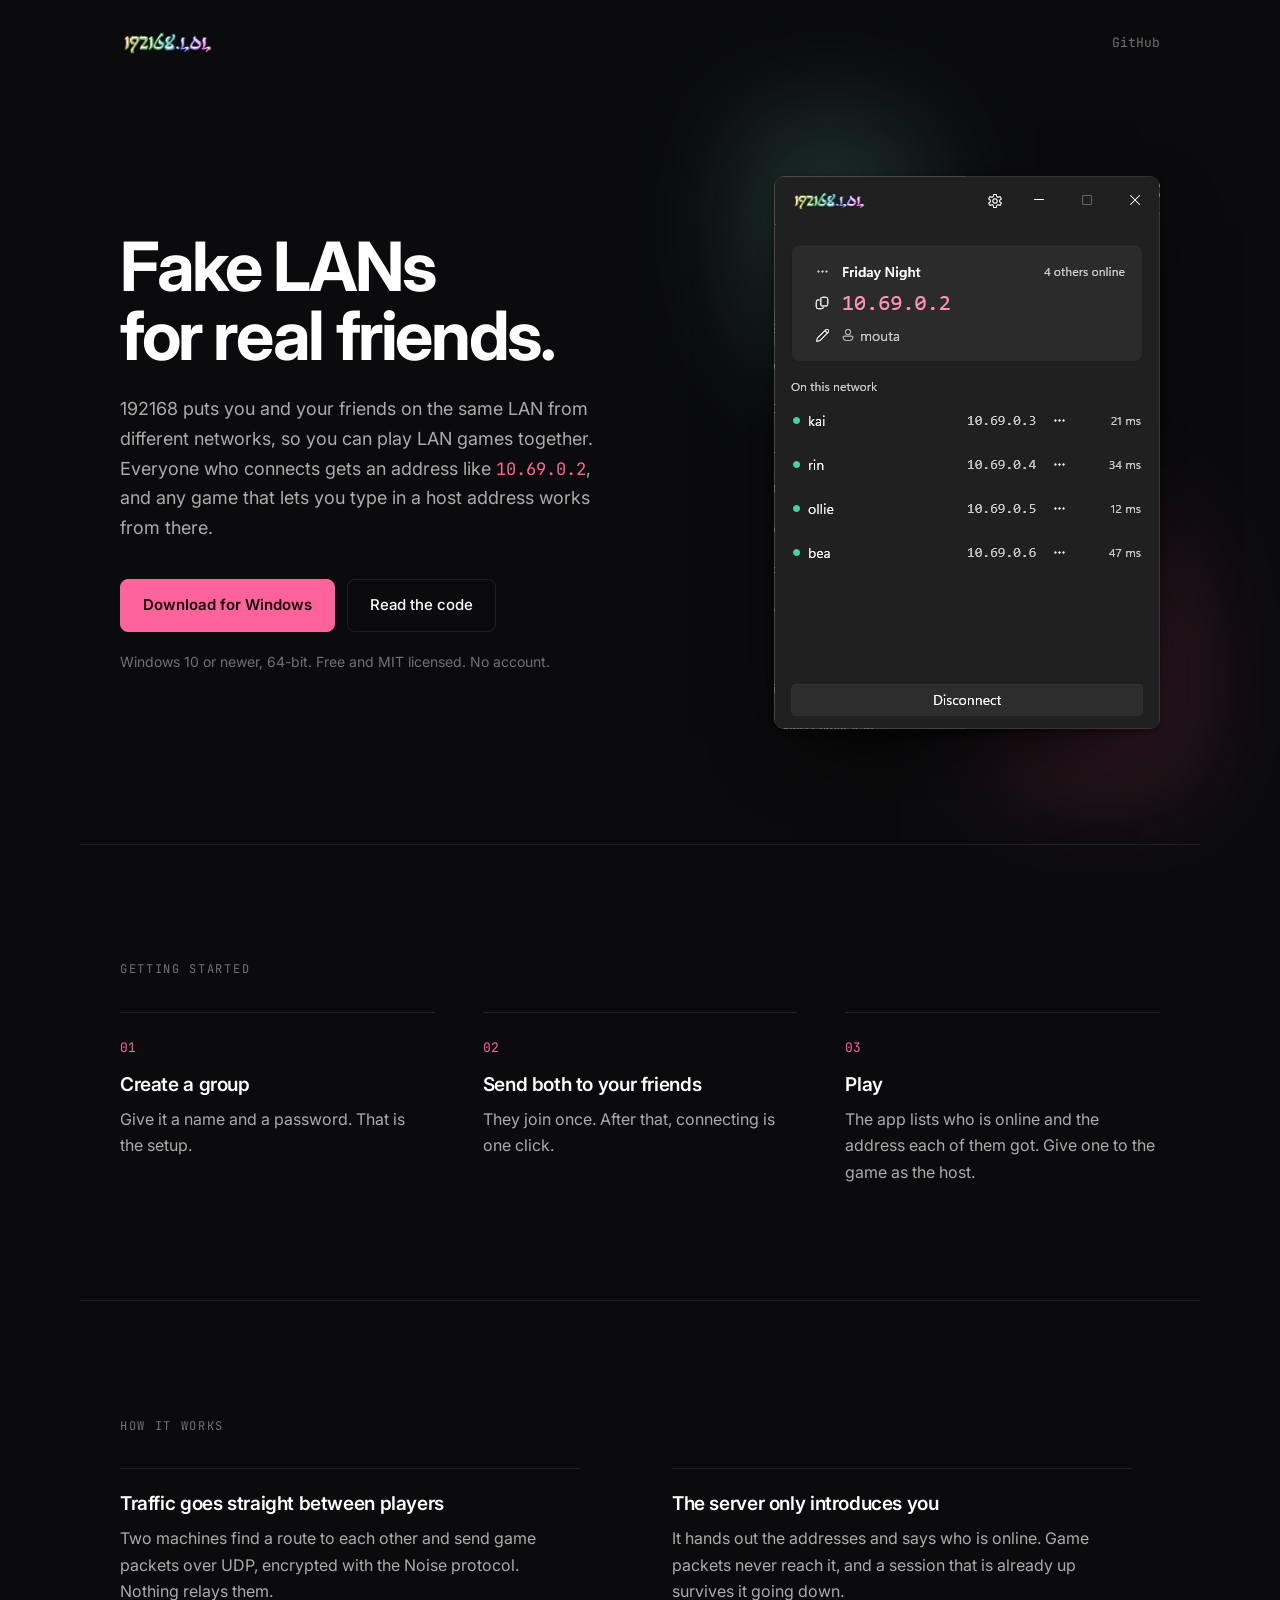
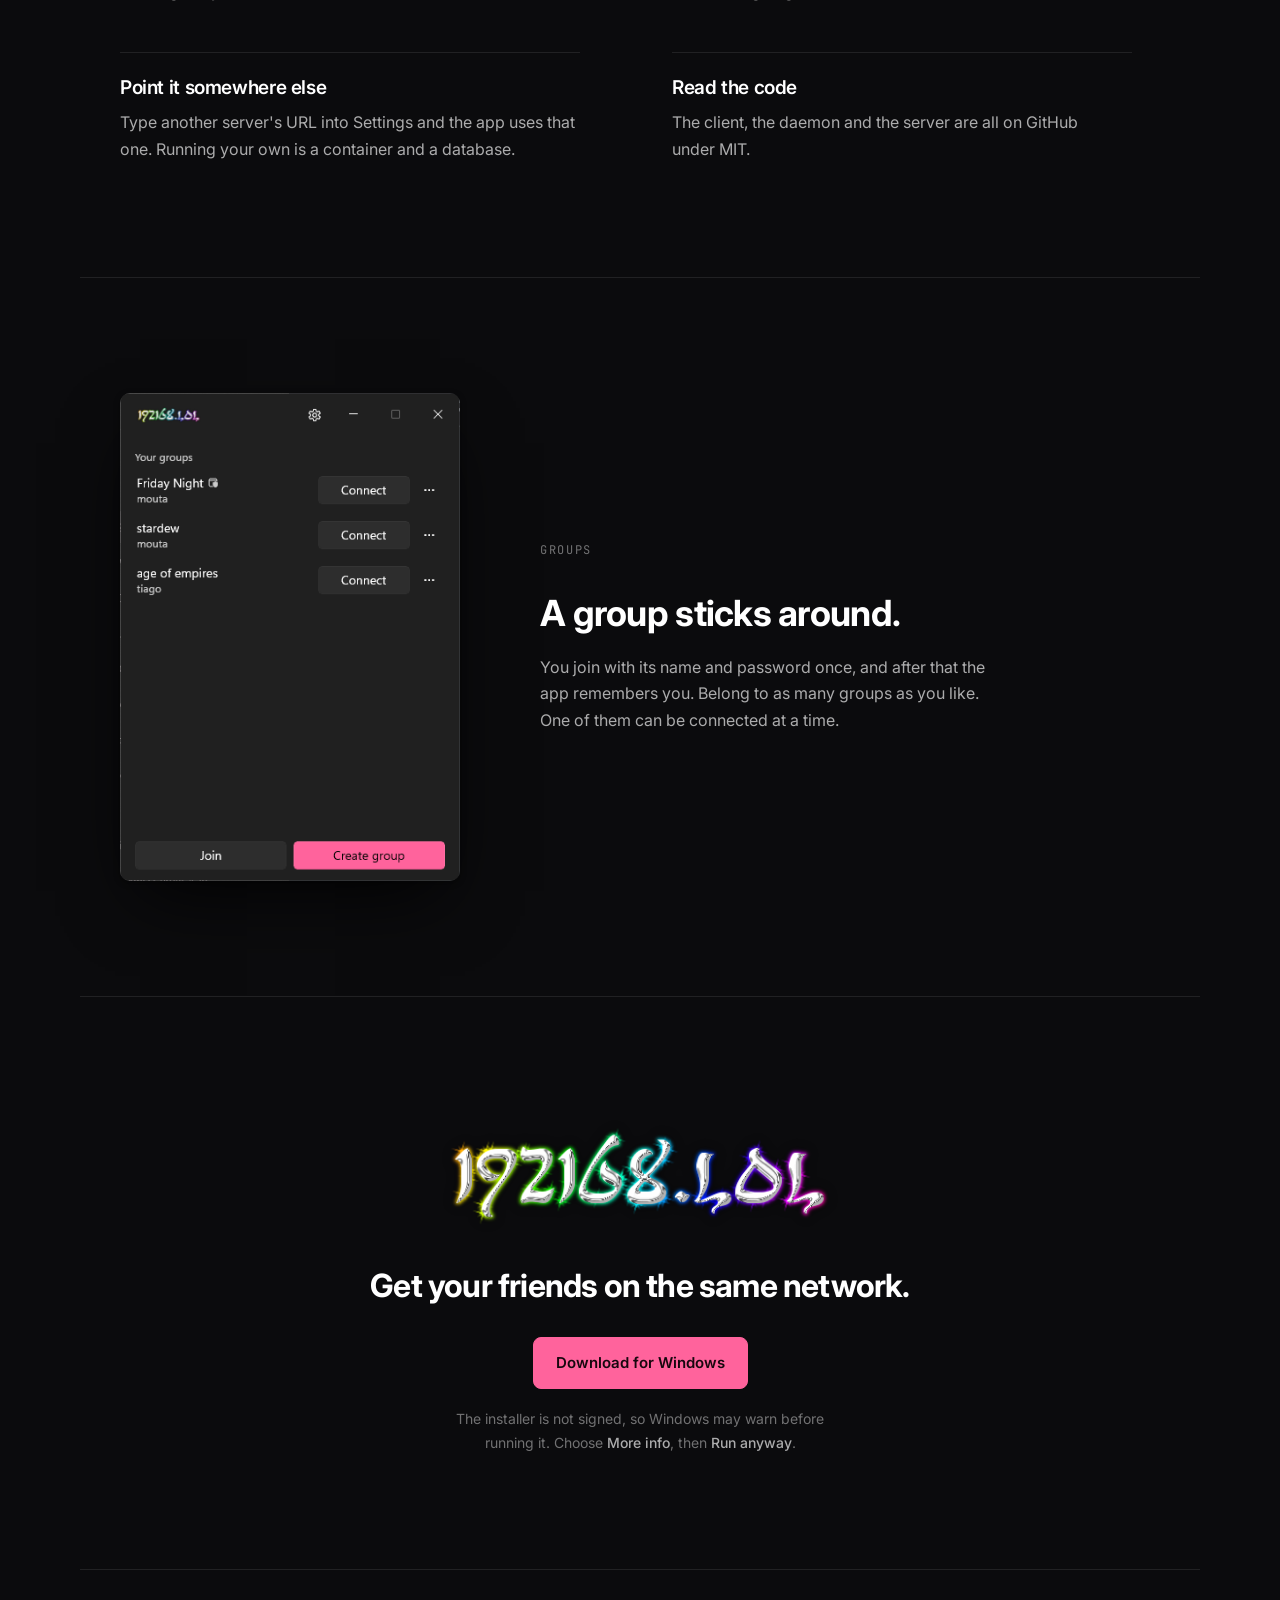
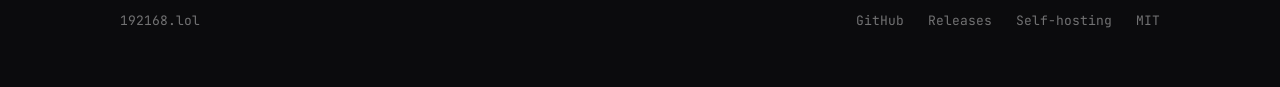
==== web/index.html @ 92cdfd4c "Add initial HTML and CSS for the 192168 landing page" ====
<!doctype html>
<html lang="en">
<head>
<meta charset="utf-8">
<meta name="viewport" content="width=device-width, initial-scale=1">
<title>192168 — Fake LANs for real friends</title>
<meta name="description" content="192168 puts you and your friends on the same LAN from different networks, so you can play LAN games together. Free, open source, Windows.">

<link rel="icon" href="assets/icon.png" type="image/png">
<link rel="canonical" href="https://192168.lol/">

<meta property="og:type" content="website">
<meta property="og:url" content="https://192168.lol/">
<meta property="og:title" content="192168 — Fake LANs for real friends">
<meta property="og:description" content="Puts you and your friends on the same LAN from different networks. Everyone gets an address like 10.69.0.2, and any game that lets you type in a host address works from there.">
<meta property="og:image" content="https://192168.lol/assets/og.png">
<meta name="twitter:card" content="summary_large_image">

<link rel="preconnect" href="https://fonts.googleapis.com">
<link rel="preconnect" href="https://fonts.gstatic.com" crossorigin>
<link rel="stylesheet" href="https://fonts.googleapis.com/css2?family=Inter:wght@400;500;600;700&family=JetBrains+Mono:wght@400;500&display=swap">
<link rel="stylesheet" href="styles.css">
</head>

<body>

<header class="bar">
  <a class="bar__home" href="/" aria-label="192168">
    <img src="assets/wordmark.png" alt="192168.lol" width="424" height="145">
  </a>
  <a class="bar__link" href="https://github.com/OMouta/192168">GitHub</a>
</header>

<main>

  <section class="hero">
    <div class="hero__text">
      <h1>Fake LANs<br>for real friends.</h1>
      <p class="lede">
        192168 puts you and your friends on the same LAN from different
        networks, so you can play LAN games together. Everyone who connects
        gets an address like <span class="ip">10.69.0.2</span>, and any game
        that lets you type in a host address works from there.
      </p>
      <div class="actions">
        <a class="button button--primary" href="https://github.com/OMouta/192168/releases/latest">
          Download for Windows
        </a>
        <a class="button" href="https://github.com/OMouta/192168">Read the code</a>
      </div>
      <p class="fine">Windows 10 or newer, 64-bit. Free and MIT licensed. No account.</p>
    </div>

    <div class="hero__shot">
      <img src="assets/app-connected.png" alt="The 192168 app connected to a group called Friday Night, listing four people and their addresses." width="386" height="553">
    </div>
  </section>

  <section class="steps">
    <p class="eyebrow">Getting started</p>
    <ol>
      <li>
        <span class="step__n">01</span>
        <h2>Create a group</h2>
        <p>Give it a name and a password. That is the setup.</p>
      </li>
      <li>
        <span class="step__n">02</span>
        <h2>Send both to your friends</h2>
        <p>They join once. After that, connecting is one click.</p>
      </li>
      <li>
        <span class="step__n">03</span>
        <h2>Play</h2>
        <p>The app lists who is online and the address each of them got. Give
        one to the game as the host.</p>
      </li>
    </ol>
  </section>

  <section class="facts">
    <p class="eyebrow">How it works</p>
    <div class="facts__grid">
      <article>
        <h2>Traffic goes straight between players</h2>
        <p>Two machines find a route to each other and send game packets over
        UDP, encrypted with the Noise protocol. Nothing relays them.</p>
      </article>
      <article>
        <h2>The server only introduces you</h2>
        <p>It hands out the addresses and says who is online. Game packets
        never reach it, and a session that is already up survives it going
        down.</p>
      </article>
      <article>
        <h2>Point it somewhere else</h2>
        <p>Type another server's URL into Settings and the app uses that one.
        Running your own is a container and a database.</p>
      </article>
      <article>
        <h2>Read the code</h2>
        <p>The client, the daemon and the server are all on GitHub under
        MIT.</p>
      </article>
    </div>
  </section>

  <section class="split">
    <div class="split__shot">
      <img src="assets/app-groups.png" alt="The 192168 app listing three saved groups, each with a Connect button." width="386" height="553">
    </div>
    <div class="split__text">
      <p class="eyebrow">Groups</p>
      <h2>A group sticks around.</h2>
      <p>You join with its name and password once, and after that the app
      remembers you. Belong to as many groups as you like. One of them can be
      connected at a time.</p>
    </div>
  </section>

  <section class="close">
    <img class="close__mark" src="assets/wordmark.png" alt="192168.lol" width="424" height="145">
    <h2>Get your friends on the same network.</h2>
    <a class="button button--primary" href="https://github.com/OMouta/192168/releases/latest">
      Download for Windows
    </a>
    <p class="fine">
      The installer is not signed, so Windows may warn before running it.
      Choose <strong>More info</strong>, then <strong>Run anyway</strong>.
    </p>
  </section>

</main>

<footer class="foot">
  <p class="foot__mark">192168.lol</p>
  <nav>
    <a href="https://github.com/OMouta/192168">GitHub</a>
    <a href="https://github.com/OMouta/192168/releases">Releases</a>
    <a href="https://github.com/OMouta/192168/blob/main/docs/self-hosting.md">Self-hosting</a>
    <a href="https://github.com/OMouta/192168/blob/main/LICENSE">MIT</a>
  </nav>
</footer>

</body>
</html>
---- web/styles.css ----
/*
   192168.lol

   Dark, because the app is dark and this is a page about the app. The one
   piece of colour is the wordmark, which is already loud enough, so the rest
   of the page stays out of its way: neutral greys, hairline rules, and the
   accent only on things you are meant to click.
*/

:root {
  --bg: #0b0b0d;
  --ink: #ffffff;
  --ink-soft: rgba(255, 255, 255, 0.66);
  --ink-faint: rgba(255, 255, 255, 0.42);
  --line: rgba(255, 255, 255, 0.09);
  --raised: rgba(255, 255, 255, 0.035);

  /* The app's own accent, so the screenshots and the buttons agree. */
  --accent: #ff639c;
  --accent-lift: #ff7cad;

  --sans: "Inter", -apple-system, BlinkMacSystemFont, "Segoe UI", system-ui, sans-serif;
  --mono: "JetBrains Mono", ui-monospace, "Cascadia Mono", "Consolas", monospace;

  --page: 1120px;
  --gutter: clamp(20px, 5vw, 40px);
}

*,
*::before,
*::after {
  box-sizing: border-box;
}

html {
  -webkit-text-size-adjust: 100%;
}

body {
  margin: 0;
  background: var(--bg);
  color: var(--ink-soft);
  font-family: var(--sans);
  font-size: 1rem;
  line-height: 1.65;
  -webkit-font-smoothing: antialiased;
}

h1,
h2,
h3 {
  color: var(--ink);
  margin: 0;
  letter-spacing: -0.02em;
  line-height: 1.15;
  text-wrap: balance;
}

p {
  margin: 0;
  text-wrap: pretty;
}

a {
  color: inherit;
}

img {
  display: block;
  max-width: 100%;
  height: auto;
}

.bar,
.foot,
main > section {
  max-width: var(--page);
  margin-inline: auto;
  padding-inline: var(--gutter);
}

main > section {
  padding-block: clamp(72px, 9vw, 120px);
}

main > section + section {
  border-top: 1px solid var(--line);
}

/* Small caps label above a section. Mono, because everything technical on
   this page is mono and that is the whole system. */
.eyebrow {
  font-family: var(--mono);
  font-size: 0.75rem;
  letter-spacing: 0.14em;
  text-transform: uppercase;
  color: var(--ink-faint);
  margin-bottom: 32px;
}

.ip {
  font-family: var(--mono);
  font-size: 0.95em;
  color: var(--accent);
  white-space: nowrap;
}

/* ---------------------------------------------------------------- header */

.bar {
  display: flex;
  align-items: center;
  justify-content: space-between;
  gap: 24px;
  padding-block: 28px;
}

.bar__home img {
  height: 30px;
  width: auto;
}

.bar__link {
  font-family: var(--mono);
  font-size: 0.8125rem;
  color: var(--ink-faint);
  text-decoration: none;
  transition: color 0.15s ease;
}

.bar__link:hover {
  color: var(--ink);
}

/* ------------------------------------------------------------------ hero */

.hero {
  display: grid;
  gap: clamp(48px, 7vw, 88px);
  align-items: center;
  padding-block: clamp(48px, 7vw, 96px) clamp(72px, 9vw, 120px);
}

@media (min-width: 900px) {
  .hero {
    grid-template-columns: minmax(0, 1fr) auto;
  }
}

h1 {
  font-size: clamp(2.75rem, 6.5vw, 4.25rem);
  font-weight: 700;
  letter-spacing: -0.035em;
  line-height: 1.02;
}

.lede {
  margin-top: 24px;
  max-width: 44ch;
  font-size: 1.125rem;
}

.actions {
  display: flex;
  flex-wrap: wrap;
  gap: 12px;
  margin-top: 36px;
}

.fine {
  margin-top: 18px;
  font-size: 0.875rem;
  color: var(--ink-faint);
}

.fine strong {
  color: var(--ink-soft);
  font-weight: 500;
}

/* The window is 400x560 in real life and shown at close to that, which is the
   honest size for a small utility and reads better than a stretched mock. */
.hero__shot,
.split__shot {
  position: relative;
  isolation: isolate;
  justify-self: center;
}

.hero__shot img,
.split__shot img {
  position: relative;
  z-index: 1;
  width: 386px;
  border-radius: 10px;
  box-shadow:
    0 2px 6px rgba(0, 0, 0, 0.4),
    0 30px 70px -20px rgba(0, 0, 0, 0.85);
}

.split__shot img {
  width: 340px;
}

/* The iridescence off the wordmark, spilled behind the window so the shot is
   lit by the logo rather than sitting on a flat rectangle. Only the hero gets
   it; doing it twice makes it decoration instead of emphasis. */
.hero__shot::before {
  content: "";
  position: absolute;
  inset: -14%;
  z-index: 0;
  background:
    radial-gradient(42% 42% at 22% 18%, rgba(122, 255, 214, 0.22), transparent 70%),
    radial-gradient(46% 46% at 78% 82%, rgba(255, 99, 156, 0.24), transparent 70%);
  filter: blur(46px);
}

/* --------------------------------------------------------------- buttons */

.button {
  display: inline-flex;
  align-items: center;
  justify-content: center;
  padding: 13px 22px;
  border: 1px solid var(--line);
  border-radius: 8px;
  font-size: 0.9375rem;
  font-weight: 500;
  color: var(--ink);
  text-decoration: none;
  transition:
    background-color 0.15s ease,
    border-color 0.15s ease,
    color 0.15s ease;
}

.button:hover {
  background: var(--raised);
  border-color: rgba(255, 255, 255, 0.2);
}

.button--primary {
  background: var(--accent);
  border-color: var(--accent);
  color: #17070e;
  font-weight: 600;
}

.button--primary:hover {
  background: var(--accent-lift);
  border-color: var(--accent-lift);
  color: #17070e;
}

/* ----------------------------------------------------------------- steps */

.steps ol {
  list-style: none;
  display: grid;
  gap: 40px;
  margin: 0;
  padding: 0;
}

@media (min-width: 760px) {
  .steps ol {
    grid-template-columns: repeat(3, 1fr);
    gap: 48px;
  }
}

.steps li {
  border-top: 1px solid var(--line);
  padding-top: 24px;
}

.step__n {
  display: block;
  font-family: var(--mono);
  font-size: 0.8125rem;
  color: var(--accent);
  margin-bottom: 16px;
}

.steps h2,
.facts h2 {
  font-size: 1.1875rem;
  font-weight: 600;
  margin-bottom: 10px;
}

/* ----------------------------------------------------------------- facts */

.facts__grid {
  display: grid;
  gap: 40px;
}

@media (min-width: 760px) {
  .facts__grid {
    grid-template-columns: repeat(2, 1fr);
    gap: 48px 64px;
  }
}

.facts article {
  border-top: 1px solid var(--line);
  padding-top: 24px;
  max-width: 46ch;
}

/* ----------------------------------------------------------------- split */

.split {
  display: grid;
  gap: clamp(48px, 7vw, 80px);
  align-items: center;
}

@media (min-width: 900px) {
  .split {
    grid-template-columns: auto minmax(0, 1fr);
  }
}

.split__text h2 {
  font-size: clamp(1.75rem, 3.2vw, 2.25rem);
  margin-bottom: 20px;
}

.split__text > p {
  max-width: 46ch;
}

/* ----------------------------------------------------------------- close */

.close {
  text-align: center;
}

/* The wordmark carries this section, so the line under it is a caption rather
   than a second headline competing with it. */
.close__mark {
  height: clamp(64px, 11vw, 128px);
  width: auto;
  margin: 0 auto 28px;
}

.close h2 {
  font-size: clamp(1.5rem, 3vw, 2rem);
  letter-spacing: -0.025em;
  margin-bottom: 32px;
}

.close .fine {
  margin-inline: auto;
  max-width: 42ch;
}

/* ---------------------------------------------------------------- footer */

.foot {
  display: flex;
  flex-wrap: wrap;
  align-items: center;
  justify-content: space-between;
  gap: 24px;
  padding-block: 40px 56px;
  border-top: 1px solid var(--line);
}

/* Text, not the mark. One sits large in the section directly above this. */
.foot__mark {
  font-family: var(--mono);
  font-size: 0.8125rem;
  color: var(--ink-faint);
}

.foot nav {
  display: flex;
  flex-wrap: wrap;
  gap: 24px;
  font-family: var(--mono);
  font-size: 0.8125rem;
}

.foot nav a {
  color: var(--ink-faint);
  text-decoration: none;
  transition: color 0.15s ease;
}

.foot nav a:hover {
  color: var(--ink);
}

/* ------------------------------------------------------------------ misc */

a:focus-visible,
.button:focus-visible {
  outline: 2px solid var(--accent);
  outline-offset: 3px;
  border-radius: 6px;
}

@media (prefers-reduced-motion: reduce) {
  * {
    transition: none !important;
  }
}
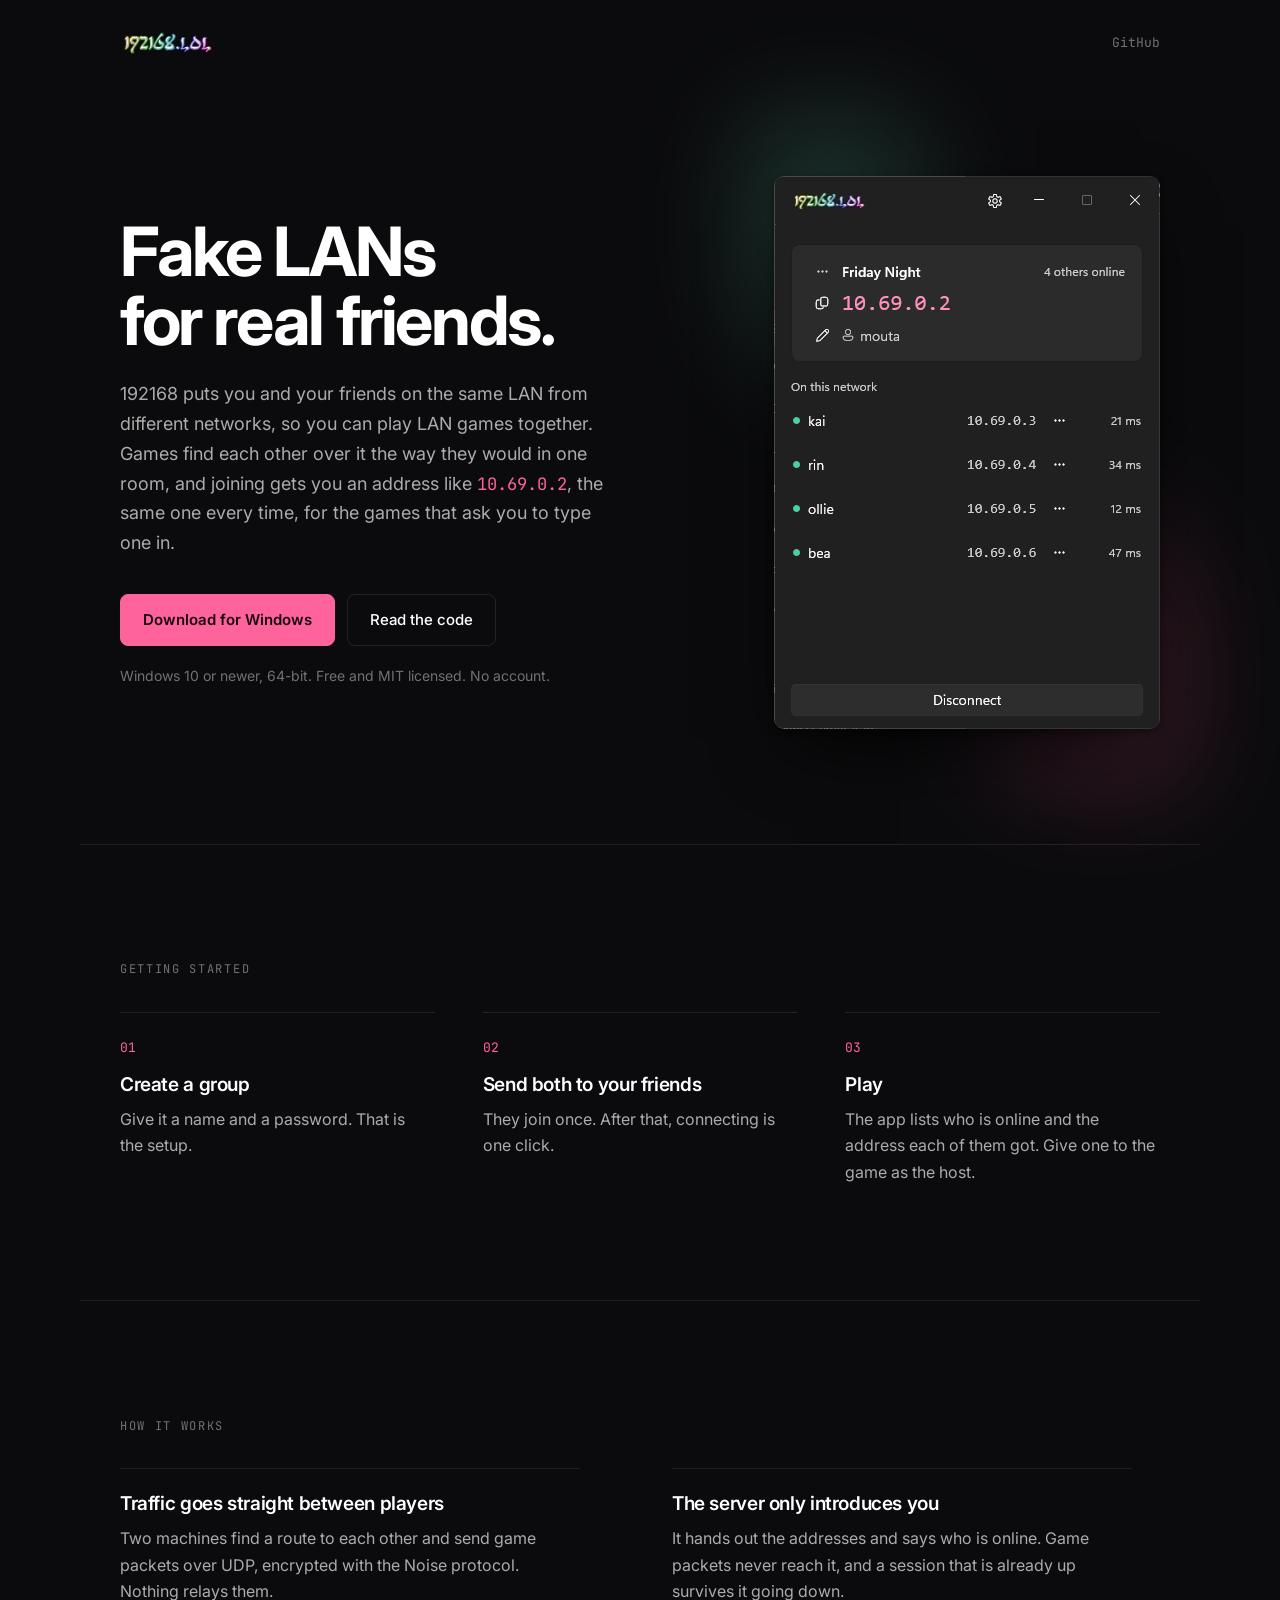
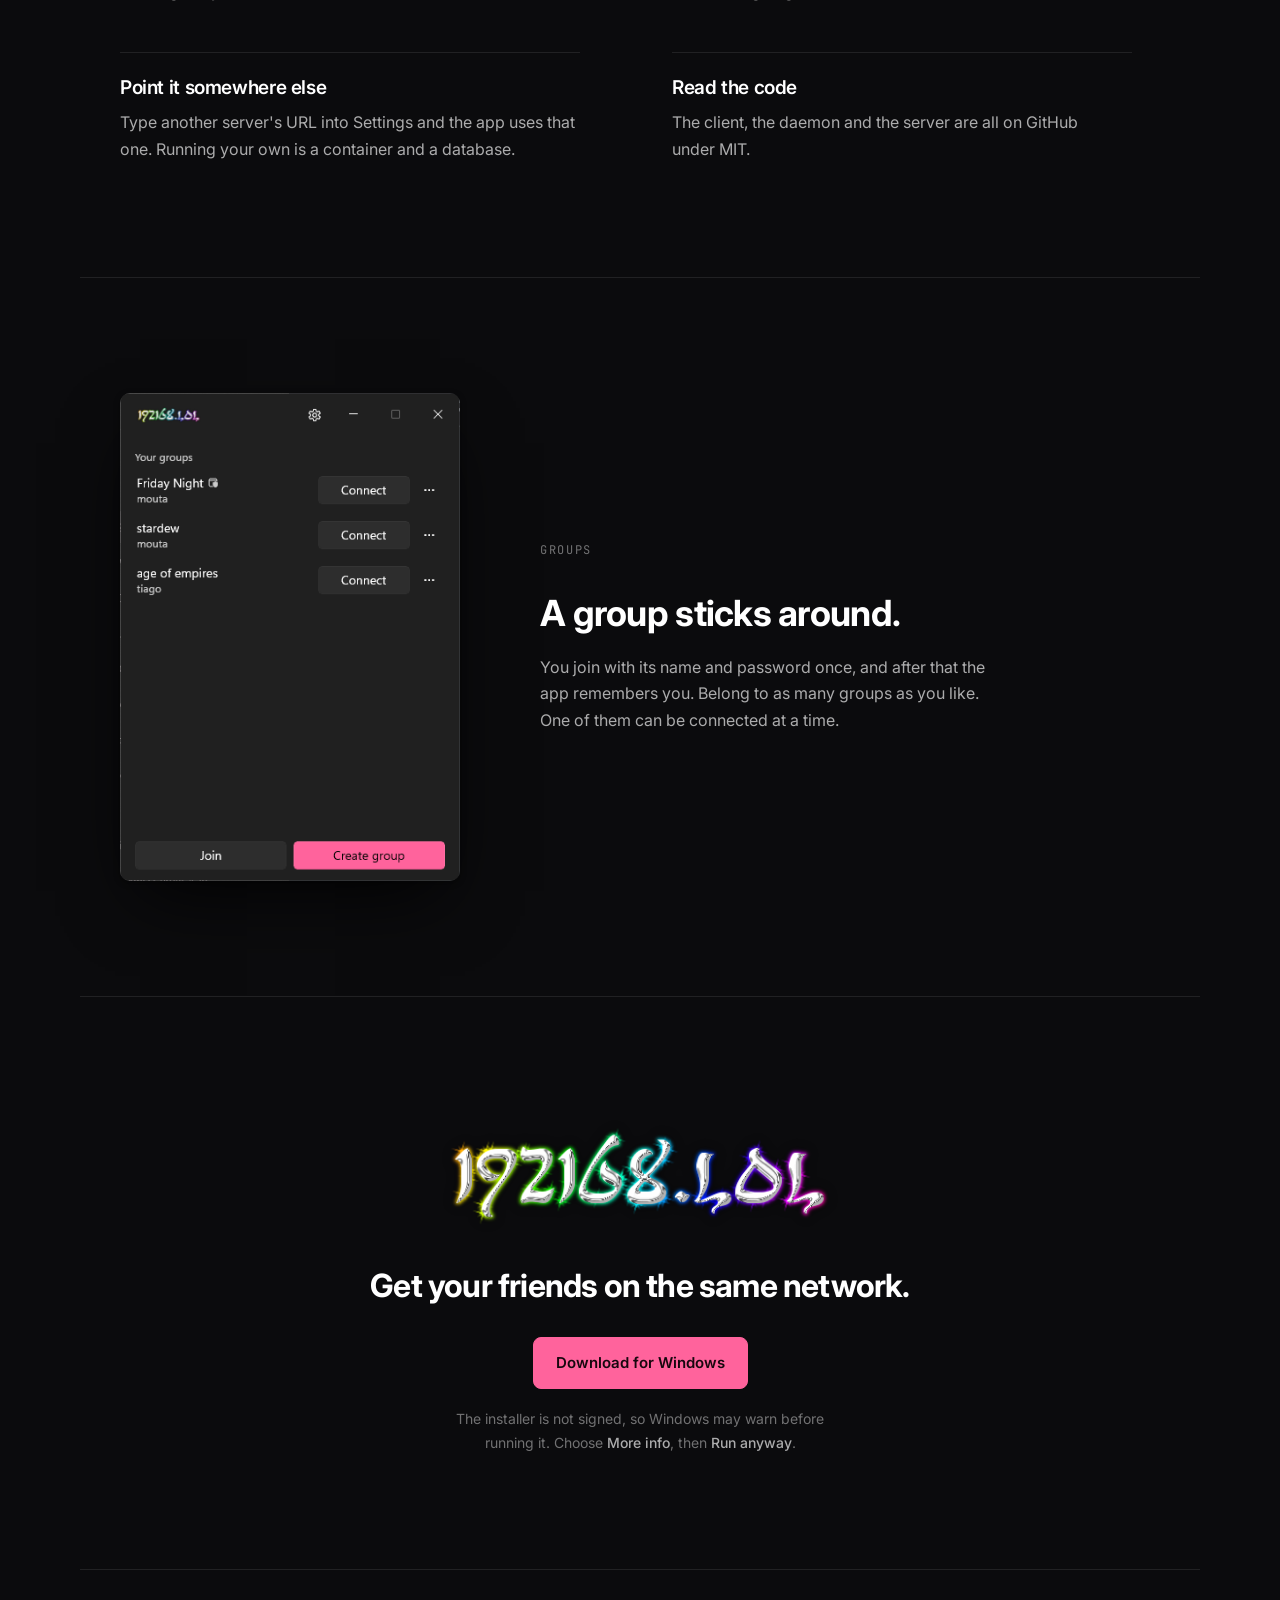
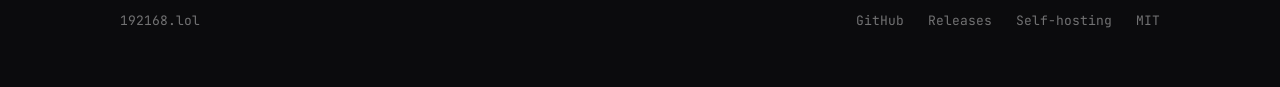
==== commit 39395900: "docs: Lead with games finding each other, not typing an IP Discovery is on by default, so the list w" ====
--- a/web/index.html
+++ b/web/index.html
@@ -12,7 +12,7 @@
 <meta property="og:type" content="website">
 <meta property="og:url" content="https://192168.lol/">
 <meta property="og:title" content="192168 — Fake LANs for real friends">
-<meta property="og:description" content="Puts you and your friends on the same LAN from different networks. Everyone gets an address like 10.69.0.2, and any game that lets you type in a host address works from there.">
+<meta property="og:description" content="Puts you and your friends on the same LAN from different networks. Games find each other over it the way they would in one room, and everyone gets an address like 10.69.0.2 that stays the same.">
 <meta property="og:image" content="https://192168.lol/assets/og.png">
 <meta name="twitter:card" content="summary_large_image">
 
@@ -38,9 +38,10 @@
       <h1>Fake LANs<br>for real friends.</h1>
       <p class="lede">
         192168 puts you and your friends on the same LAN from different
-        networks, so you can play LAN games together. Everyone who connects
-        gets an address like <span class="ip">10.69.0.2</span>, and any game
-        that lets you type in a host address works from there.
+        networks, so you can play LAN games together. Games find each other
+        over it the way they would in one room, and joining gets you an
+        address like <span class="ip">10.69.0.2</span>, the same one every
+        time, for the games that ask you to type one in.
       </p>
       <div class="actions">
         <a class="button button--primary" href="https://github.com/OMouta/192168/releases/latest">
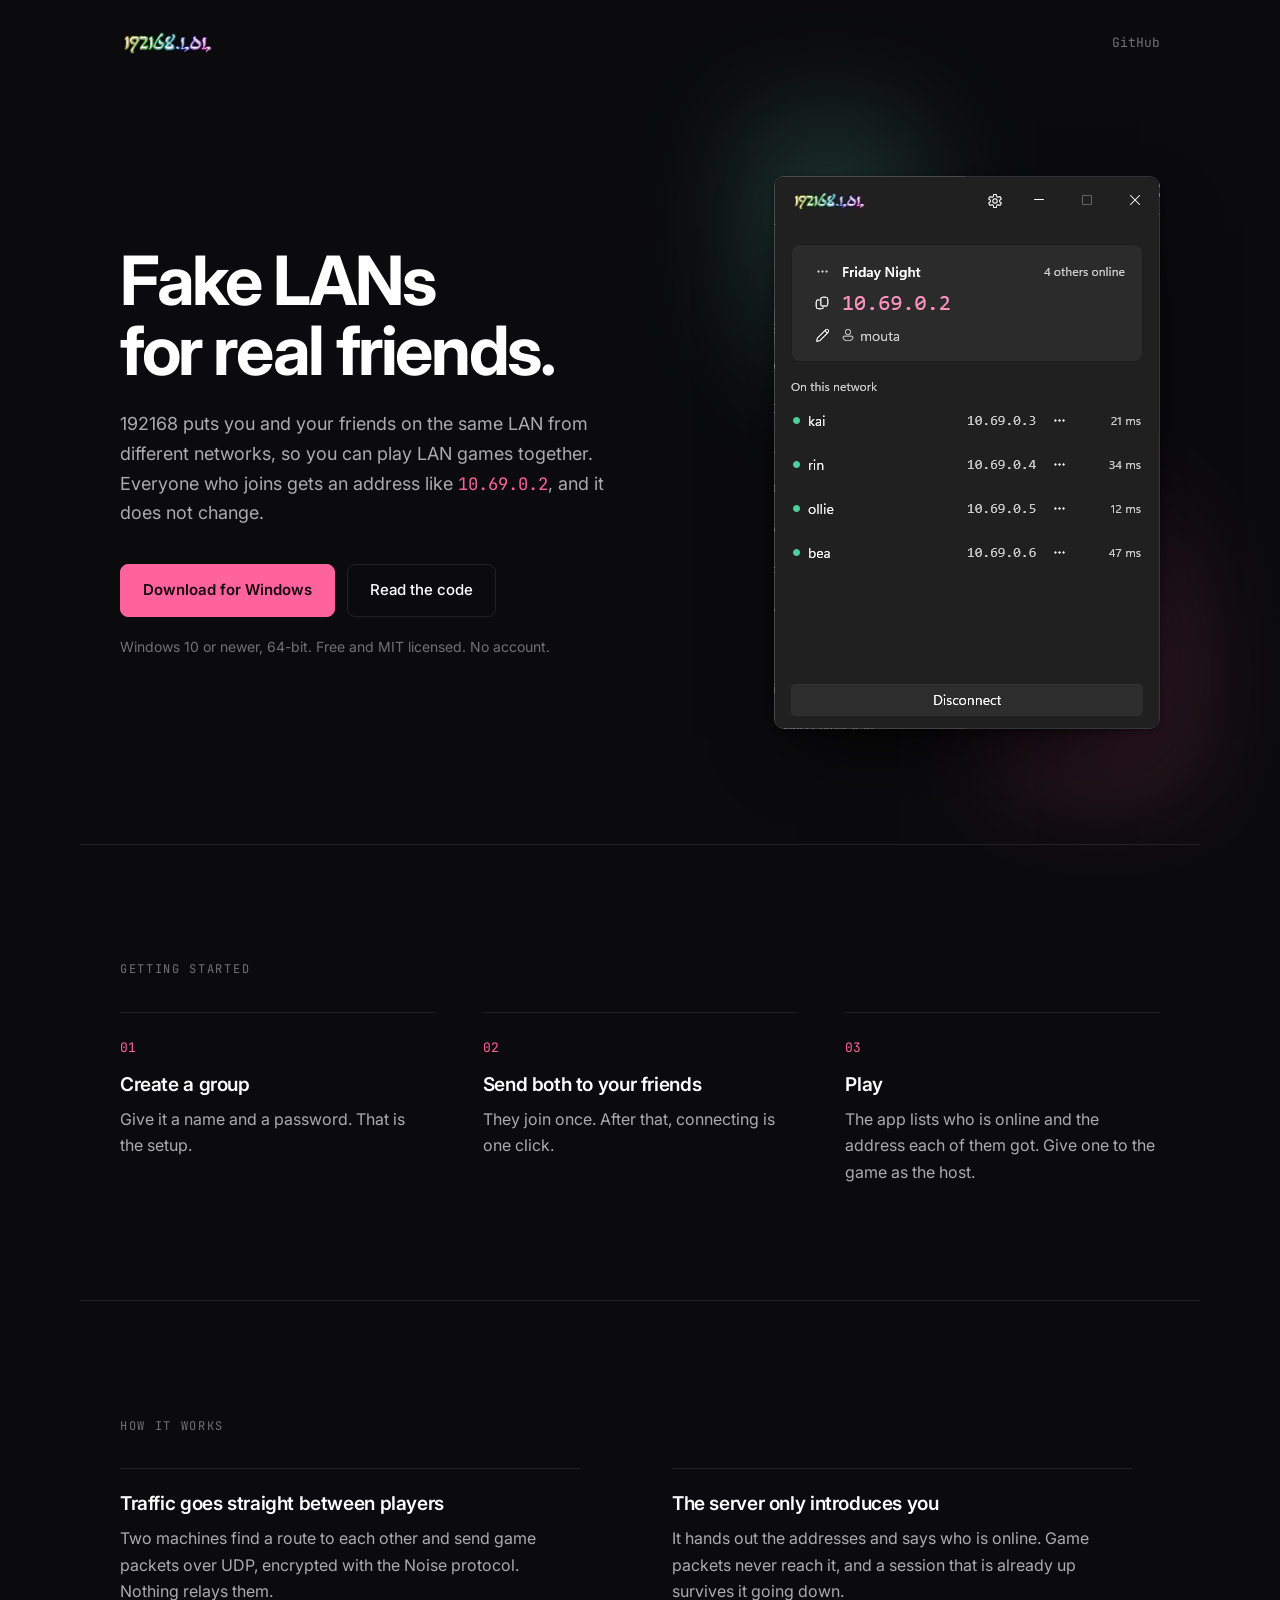
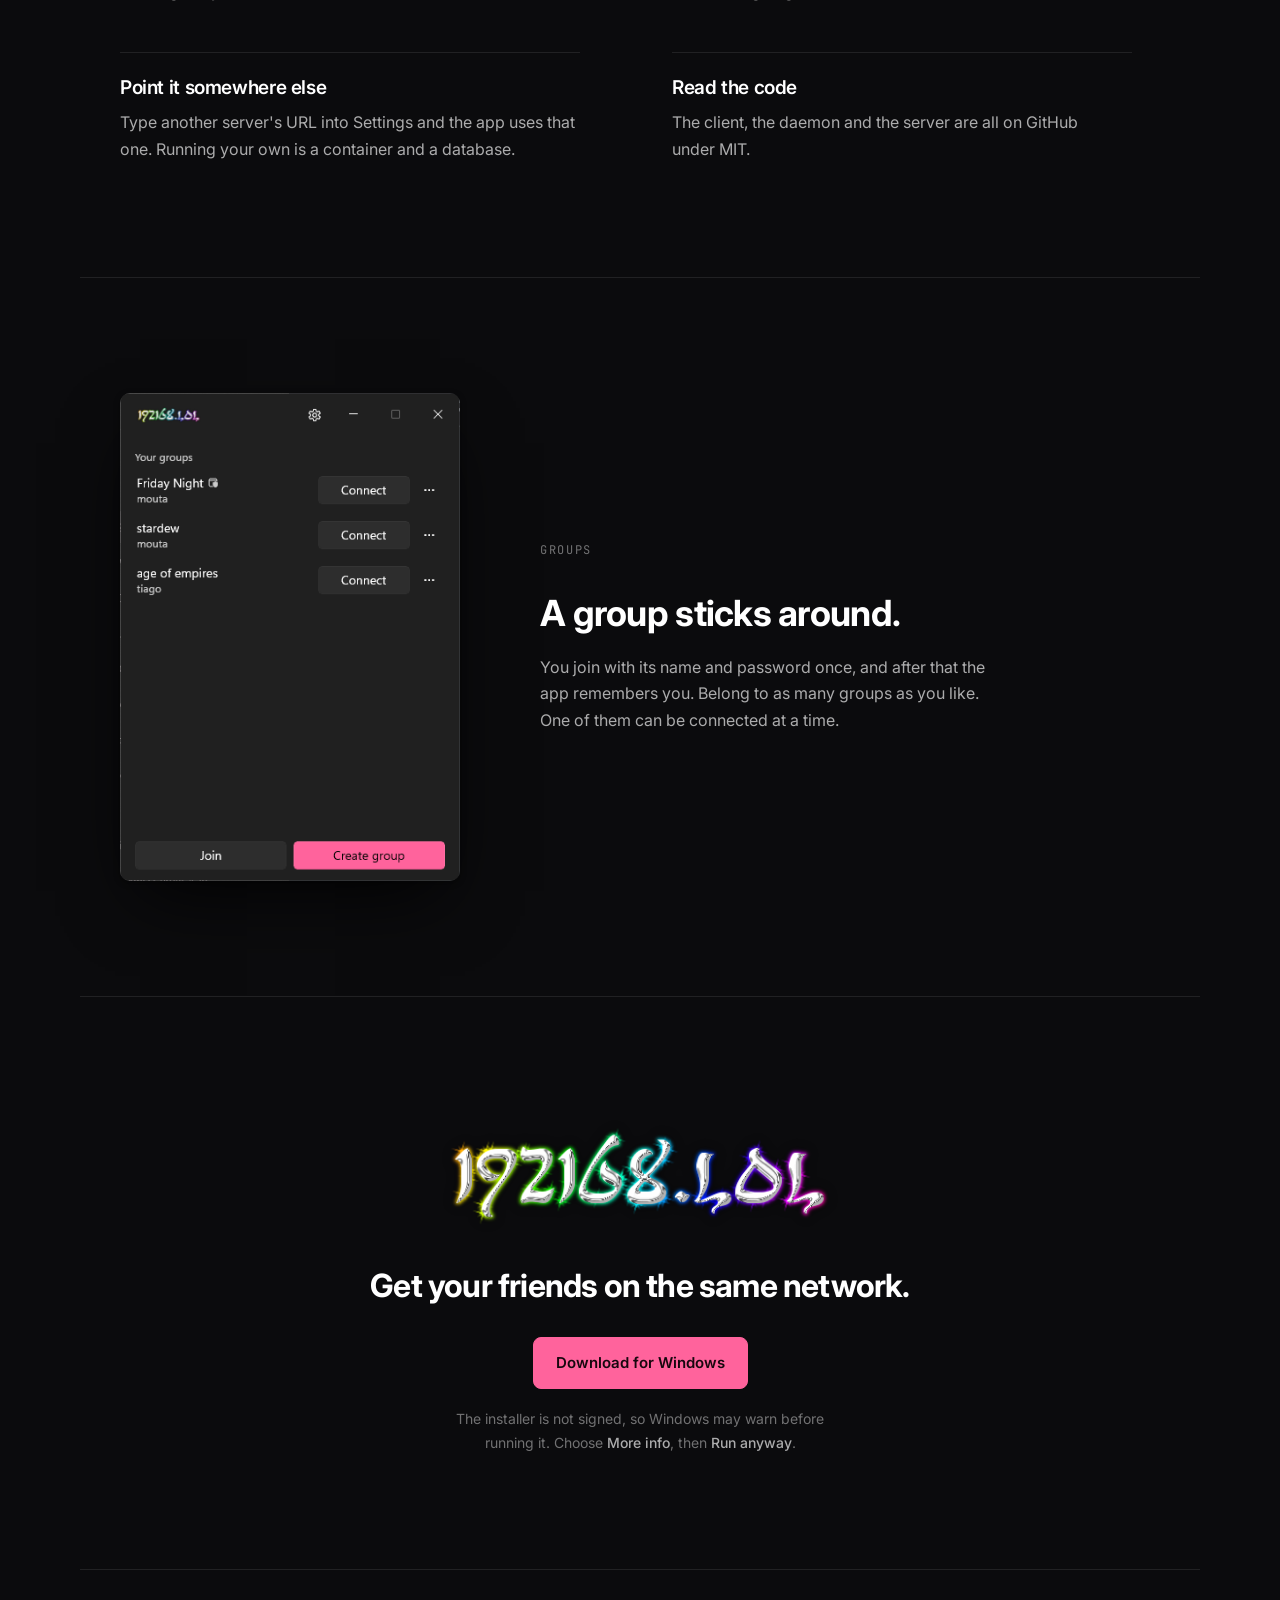
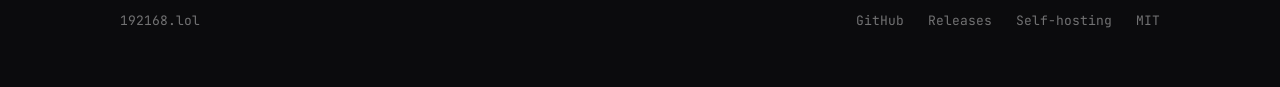
==== commit 33d022d2: "docs: Clarify address assignment for users joining a private group" ====
--- a/web/index.html
+++ b/web/index.html
@@ -38,10 +38,9 @@
       <h1>Fake LANs<br>for real friends.</h1>
       <p class="lede">
         192168 puts you and your friends on the same LAN from different
-        networks, so you can play LAN games together. Games find each other
-        over it the way they would in one room, and joining gets you an
-        address like <span class="ip">10.69.0.2</span>, the same one every
-        time, for the games that ask you to type one in.
+        networks, so you can play LAN games together. Everyone who joins gets
+        an address like <span class="ip">10.69.0.2</span>, and it does not
+        change.
       </p>
       <div class="actions">
         <a class="button button--primary" href="https://github.com/OMouta/192168/releases/latest">
